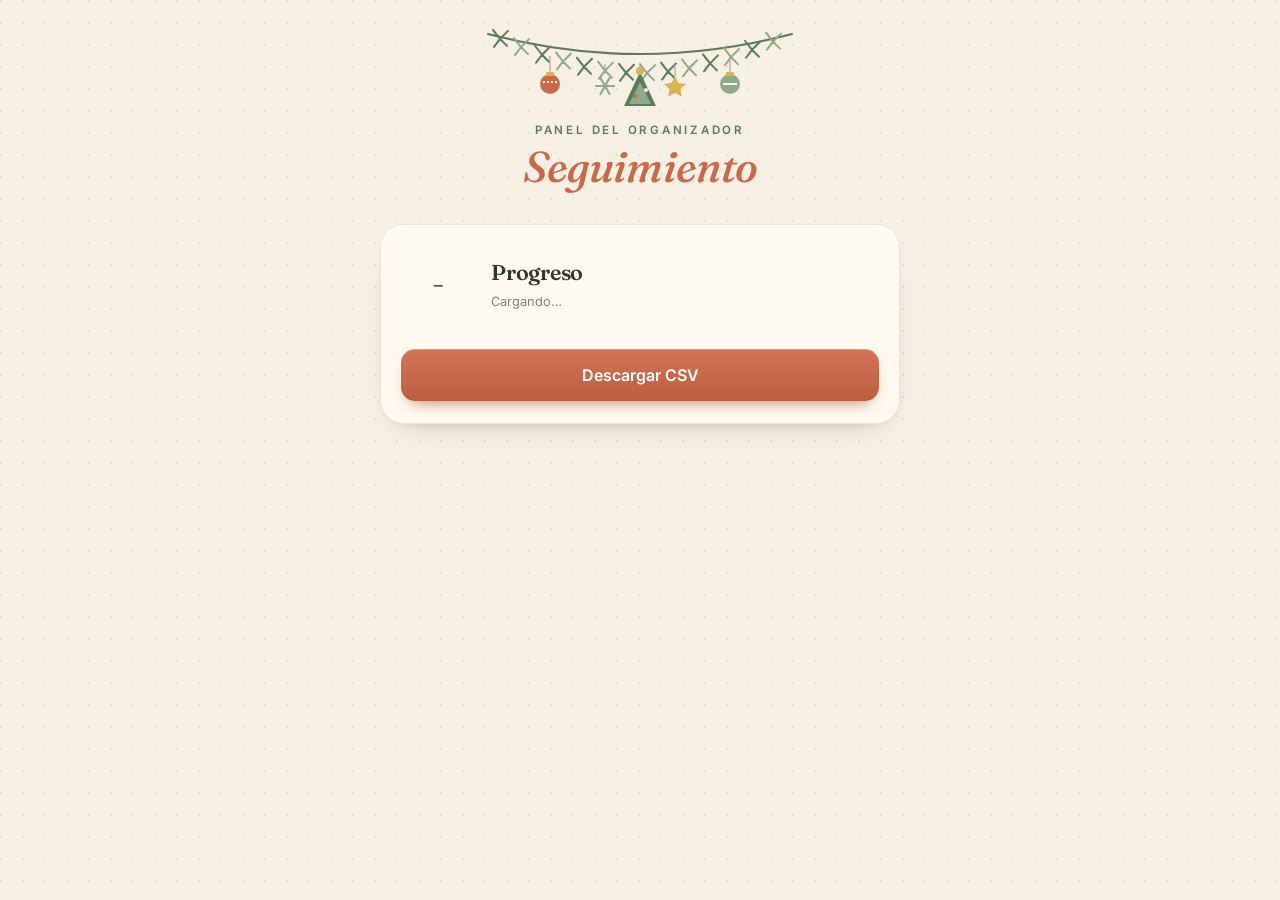
==== admin.html @ d46aa7b4 "Deploy Amigo Secreto" ====
<!doctype html><html lang="es"><head><meta charset="utf-8"><meta name="viewport" content="width=device-width,initial-scale=1"><title>Seguimiento</title><link rel="preconnect" href="https://fonts.googleapis.com"><link rel="preconnect" href="https://fonts.gstatic.com" crossorigin><link rel="stylesheet" href="style.css"></head><body><div class="wrap">
<header><div data-orn></div><p class="eyebrow">Panel del organizador</p><h1><em>Seguimiento</em></h1><p id=res></p></header><div class="card"><div class="stat"><div class="ring" id="ring"><b id="pct">–</b></div><div><h2 style="margin:0">Progreso</h2><p class="hint" style="margin:2px 0 0" id="res2">Cargando…</p></div></div><div class="rows" id="t"></div><a class="btn full" id="csv" style="text-align:center;text-decoration:none">Descargar CSV</a></div></div>
<script src="deco.js"></script>
<script>const tk=new URLSearchParams(location.search).get('token')||'';document.getElementById('csv').href='/api/admin/seguimiento.csv?token='+encodeURIComponent(tk);
fetch('/api/admin/seguimiento?token='+encodeURIComponent(tk)).then(r=>r.json()).then(r=>{if(!Array.isArray(r)){document.getElementById('res').textContent='Agrega ?token=… a la URL';return}
const y=r.filter(x=>x.subioDeseos).length;document.getElementById('res').textContent='Quién ya pidió su regalo';document.getElementById('res2').textContent=y+' de '+r.length+' ya subieron deseos';const pc=Math.round(100*y/r.length);document.getElementById('pct').textContent=pc+'%';document.getElementById('ring').style.background='conic-gradient(var(--salvia-o) '+pc+'%,var(--linea) 0)';
document.getElementById('t').innerHTML=r.map(x=>'<div class="row"><span class="av" style="background:'+avatarColor(x.nombre)+'">'+initials(x.nombre)+'</span><span class="nm">'+x.nombre+'</span><span class="ct">'+x.deseos+' 🎁</span><span class="pill '+(x.subioDeseos?'ok">Listo':x.soloPrecargados?'pi">Solo pista':'no">Pendiente')+'</span></div>').join('')})</script></body></html>
---- style.css ----
@import url('https://fonts.googleapis.com/css2?family=Fraunces:ital,opsz,wght@0,9..144,500;0,9..144,700;1,9..144,500&family=Inter:wght@400;500;600&display=swap');
:root{--crema:#f6f0e4;--papel:#fffaf1;--salvia:#8fa98a;--salvia-o:#5d7a5a;--terra:#c8694a;--oro:#d9b25a;--tinta:#33352f;--suave:#857f72;--linea:#e8dcc8;--serif:"Fraunces",Georgia,serif}
*{box-sizing:border-box}html{-webkit-tap-highlight-color:transparent}
body{margin:0;min-height:100vh;color:var(--tinta);font-family:"Inter",system-ui,sans-serif;line-height:1.5;background:var(--crema) radial-gradient(circle at 1px 1px,#e9dfcd 1px,transparent 1.5px) 0 0/22px 22px}
.snow{position:fixed;inset:0;pointer-events:none;overflow:hidden;z-index:0}
.snow i{position:absolute;top:-10px;border-radius:50%;background:#fff;box-shadow:0 0 2px #d8ccb4;animation:fall linear infinite}
@keyframes fall{to{transform:translate3d(30px,105vh,0)}}
@media (prefers-reduced-motion:reduce){.snow{display:none}}
.wrap{position:relative;z-index:1;max-width:560px;margin:0 auto;padding:8px 20px 64px}
header{text-align:center;padding:4px 0 10px}.orn{display:block;width:100%;max-width:320px;margin:0 auto -6px}
.eyebrow{font-size:.72rem;letter-spacing:.24em;text-transform:uppercase;color:var(--salvia-o);font-weight:600;margin:6px 0 0}
header h1{font-family:var(--serif);font-weight:700;font-size:2.7rem;line-height:1.05;margin:.12em 0 .15em;letter-spacing:-.015em;color:var(--tinta)}
header h1 em{font-style:italic;font-weight:500;color:var(--terra)}
header p{margin:0;color:var(--suave)}
.chips{display:flex;gap:8px;justify-content:center;flex-wrap:wrap;margin:18px 0 6px}
.chip{background:var(--papel);border:1px solid var(--linea);border-radius:99px;padding:7px 14px;font-size:.82rem;box-shadow:0 2px 8px -6px #9c8b6a}
.chip b{color:var(--terra)}
.card{position:relative;background:var(--papel);border-radius:24px;padding:22px 20px;margin:18px 0;border:1px solid #efe5d3;box-shadow:0 1px 0 #fff inset,0 14px 30px -18px rgba(93,72,40,.35),0 2px 6px -3px rgba(93,72,40,.12);animation:up .5s ease both}
@keyframes up{from{opacity:0;transform:translateY(10px)}}
h2{font-family:var(--serif);font-weight:600;font-size:1.35rem;margin:0 0 14px;letter-spacing:-.01em}
h2 .n{display:inline-grid;place-items:center;width:28px;height:28px;border-radius:50%;background:var(--terra);color:#fff;font:600 .85rem "Inter";margin-right:8px;vertical-align:3px}
.center{text-align:center}
.cd{display:grid;grid-template-columns:repeat(4,1fr);gap:8px;text-align:center}
.cd div{background:var(--crema);border-radius:16px;padding:12px 2px 9px;border:1px solid var(--linea)}
.cd b{display:block;font-family:var(--serif);font-size:2rem;line-height:1.1;color:var(--terra);font-variant-numeric:tabular-nums;font-weight:600}
.cd span{font-size:.64rem;color:var(--suave);text-transform:uppercase;letter-spacing:.12em}
.names{display:grid;grid-template-columns:repeat(3,1fr);gap:10px}
.names button{display:flex;flex-direction:column;align-items:center;gap:6px;padding:12px 4px 10px;border-radius:18px;border:1.5px solid var(--linea);background:#fff;font:inherit;font-size:.84rem;font-weight:500;color:var(--tinta);position:relative;cursor:pointer;transition:transform .15s,box-shadow .2s,border-color .2s}
.names button:active{transform:scale(.94)}
.av{display:grid;place-items:center;width:42px;height:42px;border-radius:50%;color:#fff;font-weight:600;font-size:.9rem;letter-spacing:.02em;box-shadow:0 0 0 3px #fff,0 3px 8px -3px rgba(0,0,0,.3)}
.names button.has::after{content:"✓";position:absolute;top:7px;right:8px;width:17px;height:17px;border-radius:50%;background:var(--salvia);color:#fff;font-size:.62rem;display:grid;place-items:center}
.names button.sel{border-color:var(--terra);background:#fdf1ea;box-shadow:0 8px 18px -10px var(--terra)}
.names button.sel .av{box-shadow:0 0 0 3px #fdf1ea,0 0 0 5px var(--terra)}
.ph{display:flex;align-items:center;gap:12px;margin-bottom:14px}.ph .av{width:52px;height:52px;font-size:1.1rem}.ph h2{margin:0}.ph small{color:var(--suave);font-size:.8rem}
label{font-size:.8rem;color:var(--suave);display:block;margin:14px 0 6px;font-weight:500}
textarea,input{width:100%;font:inherit;padding:13px 14px;border-radius:14px;border:1.5px solid var(--linea);background:#fff;color:var(--tinta);transition:border-color .2s,box-shadow .2s}
textarea:focus,input:focus{outline:none;border-color:var(--salvia);box-shadow:0 0 0 4px rgba(143,169,138,.2)}
.btn{display:inline-block;border:0;border-radius:14px;padding:14px 18px;font:inherit;font-weight:600;background:linear-gradient(180deg,#d27556,#bb5e40);color:#fff;cursor:pointer;box-shadow:0 8px 18px -10px #a24e33,inset 0 1px 0 rgba(255,255,255,.25);transition:transform .12s,filter .2s}
.btn:active{transform:scale(.97)}.btn:disabled{filter:grayscale(.6) opacity(.55);cursor:default}
.btn.sec{background:#fff;color:var(--salvia-o);border:1.5px solid var(--linea);box-shadow:none}.btn.full{width:100%;margin-top:12px}
.btn.min{padding:7px 12px;font-size:.78rem;font-weight:500;border-radius:10px}
.wish{background:#fff;border:1px solid var(--linea);border-radius:18px;padding:14px;margin-bottom:12px;display:flex;flex-direction:column;gap:10px;animation:up .35s ease both}
.wish .t{font-weight:500;font-size:.98rem;display:flex;gap:10px}.wish .t::before{content:"🎁";font-size:1.1rem}
.links{display:flex;flex-direction:column;gap:6px}
.lk{display:flex;align-items:center;gap:10px;padding:9px 11px;border-radius:12px;background:var(--crema);text-decoration:none;color:var(--tinta);border:1px solid var(--linea);transition:transform .12s}
.lk:active{transform:scale(.98)}.lk img{width:20px;height:20px;border-radius:5px;background:#fff;flex:none}
.lk span{flex:1;min-width:0;font-size:.85rem;font-weight:600;overflow:hidden;text-overflow:ellipsis;white-space:nowrap}.lk::after{content:"↗";color:var(--terra)}
.wish .acts{display:flex;gap:8px;justify-content:flex-end}
.empty{color:var(--suave);text-align:center;padding:18px 0;font-family:var(--serif);font-style:italic}
.hint{font-size:.8rem;color:var(--suave);margin:12px 0 0}.err{color:var(--terra);font-size:.85rem;min-height:1em;margin:8px 0 0}
.stat{display:flex;align-items:center;gap:16px;margin-bottom:16px}
.ring{width:74px;height:74px;border-radius:50%;display:grid;place-items:center;flex:none}
.ring b{display:grid;place-items:center;width:58px;height:58px;border-radius:50%;background:var(--papel);font-family:var(--serif);font-size:1.2rem}
.rows{display:flex;flex-direction:column;gap:8px}
.row{display:flex;align-items:center;gap:12px;padding:9px 10px;border-radius:14px;background:#fff;border:1px solid var(--linea)}.row .av{width:34px;height:34px;font-size:.75rem;box-shadow:none}
.row .nm{flex:1;font-weight:500}.row .ct{color:var(--suave);font-size:.8rem}
.pill{font-size:.72rem;font-weight:600;padding:4px 10px;border-radius:99px}.pill.ok{background:#e5eee2;color:var(--salvia-o)}.pill.no{background:#f8e3da;color:#a8513a}.pill.pi{background:#f6ecd2;color:#8a6a24}
footer{text-align:center;color:var(--suave);font-size:.8rem;margin-top:30px}footer a{color:var(--terra)}
.wheel{width:310px;height:310px;margin:6px auto 10px;position:relative;border-radius:50%;padding:10px;background:conic-gradient(from 0deg,var(--oro),#f1d899,var(--oro),#b8913f,var(--oro));box-shadow:0 18px 40px -18px rgba(93,72,40,.6)}
.wheel canvas{width:290px;height:290px;border-radius:50%;display:block;transition:transform 5s cubic-bezier(.17,.67,.12,1)}
.pin{position:absolute;top:-8px;left:50%;transform:translateX(-50%);width:0;height:0;border:13px solid transparent;border-top:24px solid var(--terra);z-index:2;filter:drop-shadow(0 3px 2px rgba(0,0,0,.25))}
.hub{position:absolute;inset:0;margin:auto;width:58px;height:58px;border-radius:50%;background:var(--papel);display:grid;place-items:center;font-size:1.6rem;box-shadow:0 3px 10px rgba(0,0,0,.2);z-index:2}
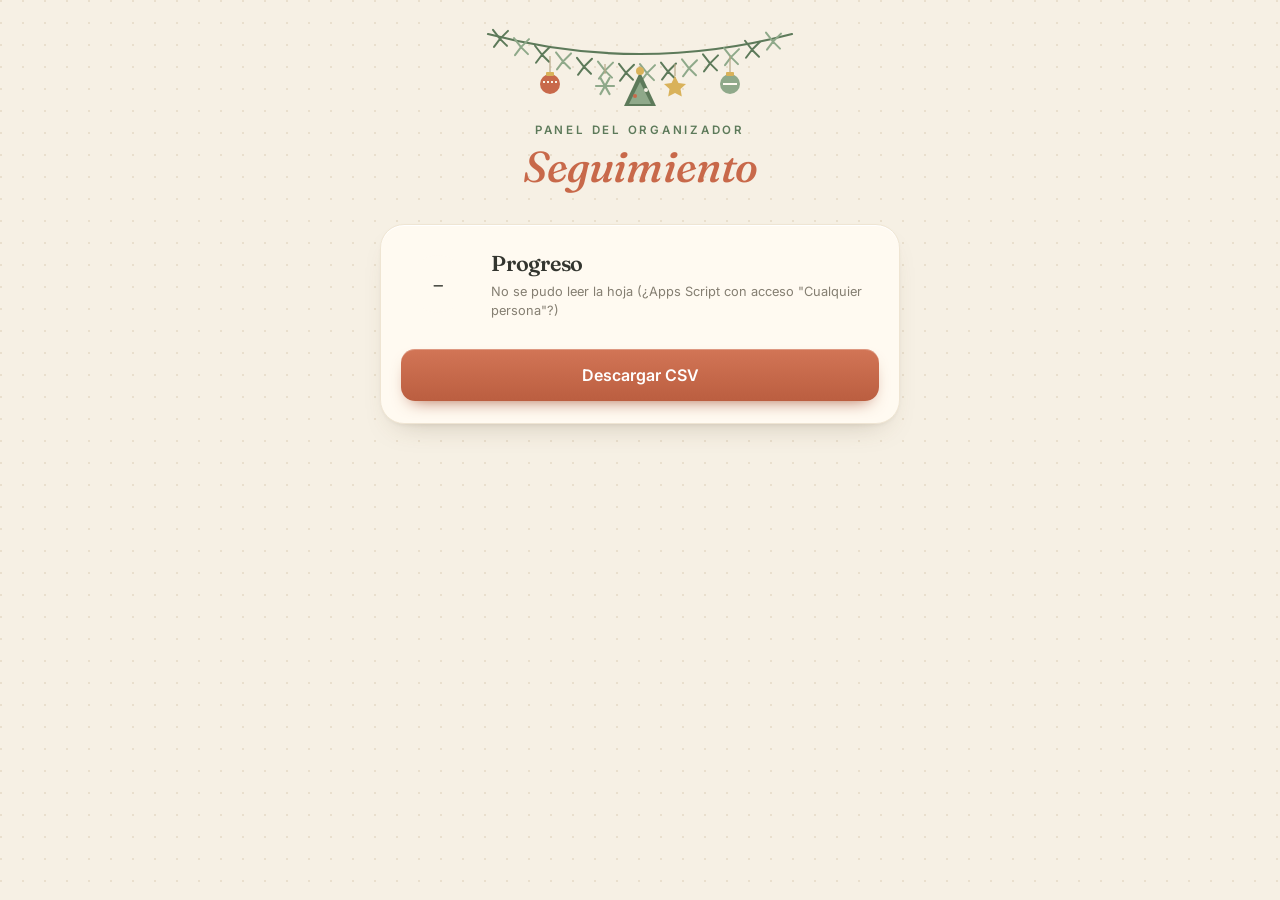
==== commit 2d39397c: "Conectar deseos al Apps Script; ruleta y admin estáticos con grupos familiares" ====
--- a/admin.html
+++ b/admin.html
@@ -1,7 +1,9 @@
 <!doctype html><html lang="es"><head><meta charset="utf-8"><meta name="viewport" content="width=device-width,initial-scale=1"><title>Seguimiento</title><link rel="preconnect" href="https://fonts.googleapis.com"><link rel="preconnect" href="https://fonts.gstatic.com" crossorigin><link rel="stylesheet" href="style.css"></head><body><div class="wrap">
 <header><div data-orn></div><p class="eyebrow">Panel del organizador</p><h1><em>Seguimiento</em></h1><p id=res></p></header><div class="card"><div class="stat"><div class="ring" id="ring"><b id="pct">–</b></div><div><h2 style="margin:0">Progreso</h2><p class="hint" style="margin:2px 0 0" id="res2">Cargando…</p></div></div><div class="rows" id="t"></div><a class="btn full" id="csv" style="text-align:center;text-decoration:none">Descargar CSV</a></div></div>
 <script src="deco.js"></script>
-<script>const tk=new URLSearchParams(location.search).get('token')||'';document.getElementById('csv').href='/api/admin/seguimiento.csv?token='+encodeURIComponent(tk);
-fetch('/api/admin/seguimiento?token='+encodeURIComponent(tk)).then(r=>r.json()).then(r=>{if(!Array.isArray(r)){document.getElementById('res').textContent='Agrega ?token=… a la URL';return}
-const y=r.filter(x=>x.subioDeseos).length;document.getElementById('res').textContent='Quién ya pidió su regalo';document.getElementById('res2').textContent=y+' de '+r.length+' ya subieron deseos';const pc=Math.round(100*y/r.length);document.getElementById('pct').textContent=pc+'%';document.getElementById('ring').style.background='conic-gradient(var(--salvia-o) '+pc+'%,var(--linea) 0)';
-document.getElementById('t').innerHTML=r.map(x=>'<div class="row"><span class="av" style="background:'+avatarColor(x.nombre)+'">'+initials(x.nombre)+'</span><span class="nm">'+x.nombre+'</span><span class="ct">'+x.deseos+' 🎁</span><span class="pill '+(x.subioDeseos?'ok">Listo':x.soloPrecargados?'pi">Solo pista':'no">Pendiente')+'</span></div>').join('')})</script></body></html>
+<script>const P=["Hilda", "Elio", "Jenny", "Claudia", "Leonor", "Nancy", "William", "Juanda", "Diana", "Santi", "Moni", "Willi", "Naty", "Juan Pa", "Leonardo", "Pilar", "Liliana", "Juancho", "Juanse", "María", "July", "Andrew"],U='https://script.google.com/macros/s/AKfycbwHOja_hFOcAJs7QagSRZAcVKCdVQAptQFM3ZRPn9Vvqi1uO5xyrM1gqcVySaTfZzTb/exec',$=i=>document.getElementById(i);
+fetch(U+'?t='+Date.now()).then(r=>r.json()).then(all=>{if(!Array.isArray(all))throw 0;const r=P.map(n=>{const k=all.filter(w=>w.persona===n).length;return{nombre:n,deseos:k}});
+const y=r.filter(x=>x.deseos).length;$('res').textContent='Quién ya pidió su regalo';$('res2').textContent=y+' de '+r.length+' ya subieron deseos';const pc=Math.round(100*y/r.length);$('pct').textContent=pc+'%';$('ring').style.background='conic-gradient(var(--salvia-o) '+pc+'%,var(--linea) 0)';
+$('t').innerHTML=r.map(x=>'<div class="row"><span class="av" style="background:'+avatarColor(x.nombre)+'">'+initials(x.nombre)+'</span><span class="nm">'+x.nombre+'</span><span class="ct">'+x.deseos+' 🎁</span><span class="pill '+(x.deseos?'ok">Listo':'no">Pendiente')+'</span></div>').join('');
+const q=s=>'"'+String(s??'').replace(/"/g,'""')+'"';$('csv').href=URL.createObjectURL(new Blob(['\ufeffpersona,deseo,url,timestamp\n'+all.map(w=>[w.persona,w.deseo,w.url,w.timestamp].map(q).join(',')).join('\n')],{type:'text/csv'}));$('csv').download='deseos.csv'})
+.catch(()=>{$('res2').textContent='No se pudo leer la hoja (¿Apps Script con acceso "Cualquier persona"?)'})</script></body></html>
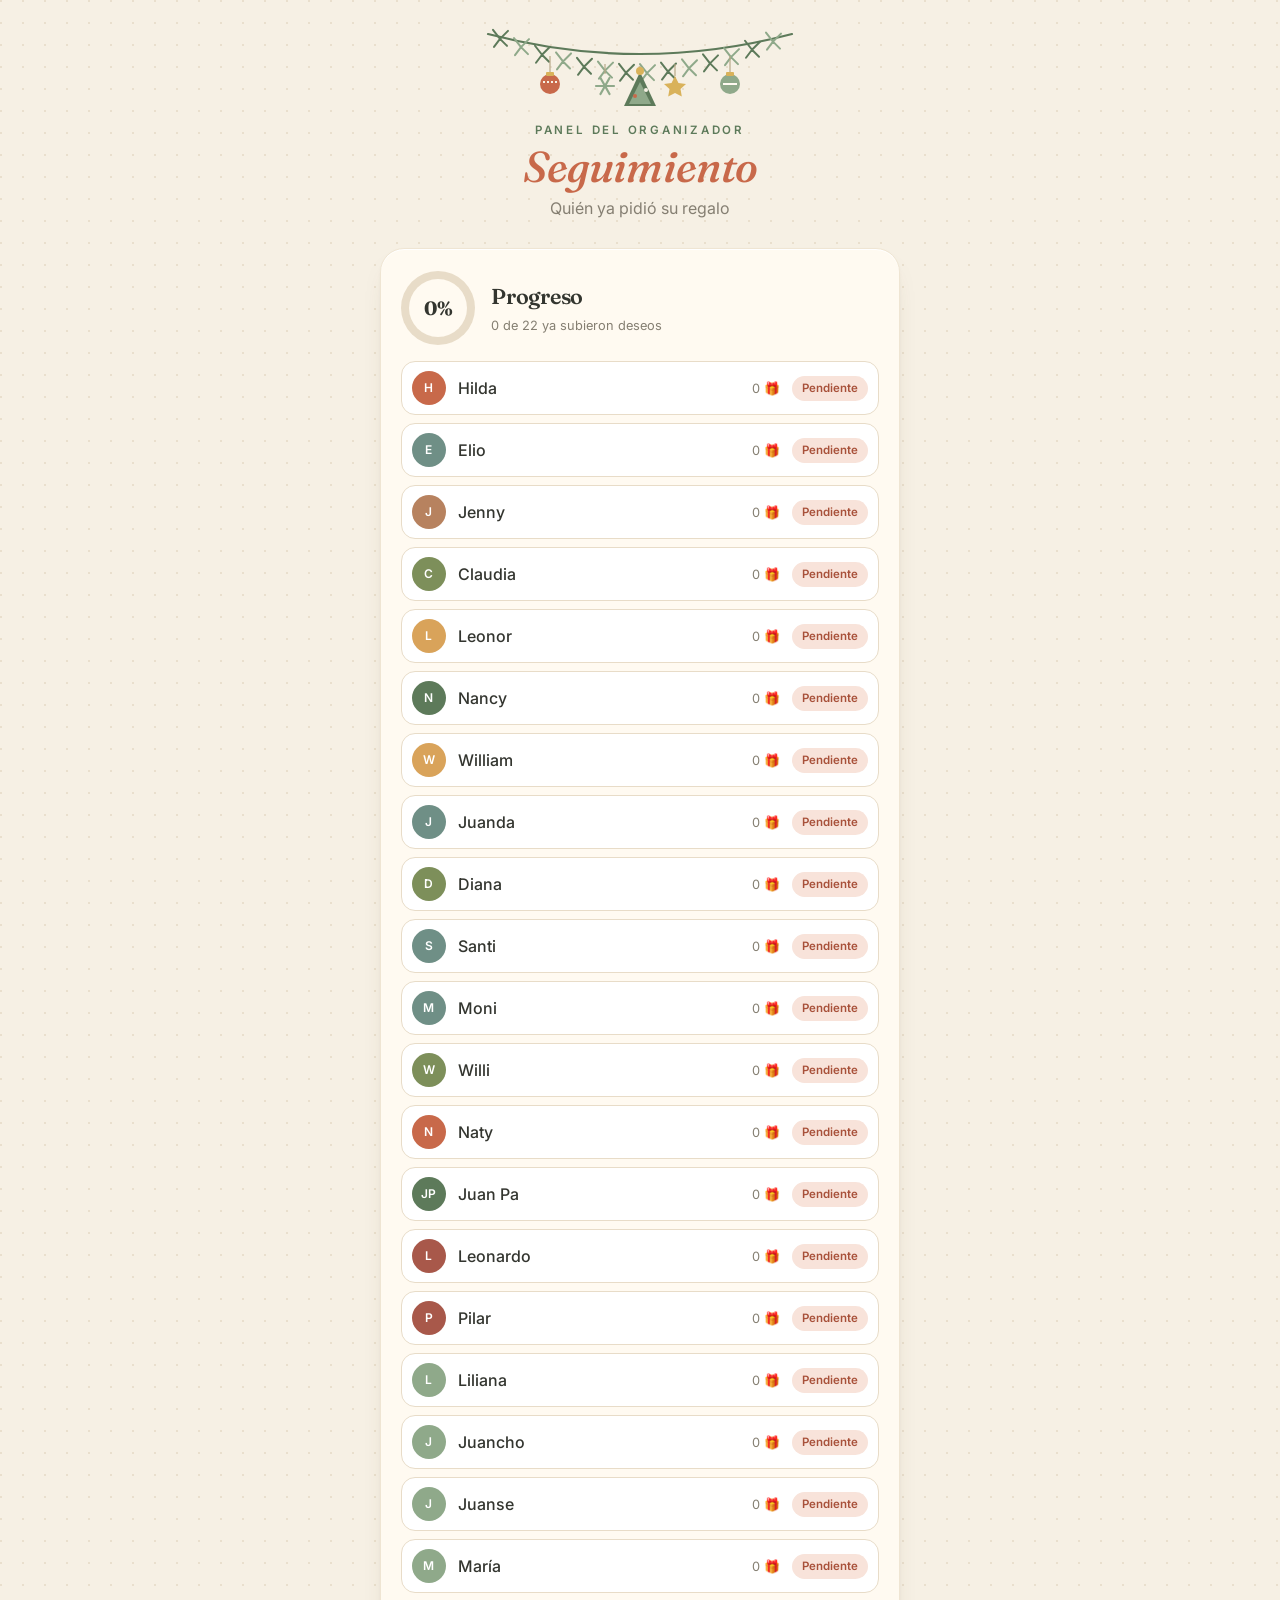
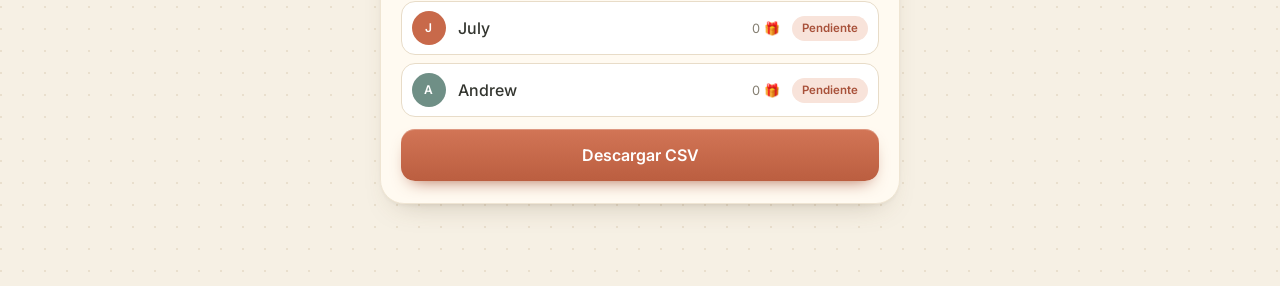
==== commit 8ce3bdc7: "Guardar deseos en textdb.dev (sin cuenta), una clave por persona; quitar Apps Script Co-Authored-By:" ====
--- a/admin.html
+++ b/admin.html
@@ -1,9 +1,9 @@
 <!doctype html><html lang="es"><head><meta charset="utf-8"><meta name="viewport" content="width=device-width,initial-scale=1"><title>Seguimiento</title><link rel="preconnect" href="https://fonts.googleapis.com"><link rel="preconnect" href="https://fonts.gstatic.com" crossorigin><link rel="stylesheet" href="style.css"></head><body><div class="wrap">
 <header><div data-orn></div><p class="eyebrow">Panel del organizador</p><h1><em>Seguimiento</em></h1><p id=res></p></header><div class="card"><div class="stat"><div class="ring" id="ring"><b id="pct">–</b></div><div><h2 style="margin:0">Progreso</h2><p class="hint" style="margin:2px 0 0" id="res2">Cargando…</p></div></div><div class="rows" id="t"></div><a class="btn full" id="csv" style="text-align:center;text-decoration:none">Descargar CSV</a></div></div>
-<script src="deco.js"></script>
-<script>const P=["Hilda", "Elio", "Jenny", "Claudia", "Leonor", "Nancy", "William", "Juanda", "Diana", "Santi", "Moni", "Willi", "Naty", "Juan Pa", "Leonardo", "Pilar", "Liliana", "Juancho", "Juanse", "María", "July", "Andrew"],U='https://script.google.com/macros/s/AKfycbwHOja_hFOcAJs7QagSRZAcVKCdVQAptQFM3ZRPn9Vvqi1uO5xyrM1gqcVySaTfZzTb/exec',$=i=>document.getElementById(i);
-fetch(U+'?t='+Date.now()).then(r=>r.json()).then(all=>{if(!Array.isArray(all))throw 0;const r=P.map(n=>{const k=all.filter(w=>w.persona===n).length;return{nombre:n,deseos:k}});
+<script src="deco.js"></script><script src="store.js"></script>
+<script>const P=["Hilda", "Elio", "Jenny", "Claudia", "Leonor", "Nancy", "William", "Juanda", "Diana", "Santi", "Moni", "Willi", "Naty", "Juan Pa", "Leonardo", "Pilar", "Liliana", "Juancho", "Juanse", "María", "July", "Andrew"],$=i=>document.getElementById(i);
+kvAll(P).then(all=>{if(!Array.isArray(all))throw 0;const r=P.map(n=>{const k=all.filter(w=>w.persona===n).length;return{nombre:n,deseos:k}});
 const y=r.filter(x=>x.deseos).length;$('res').textContent='Quién ya pidió su regalo';$('res2').textContent=y+' de '+r.length+' ya subieron deseos';const pc=Math.round(100*y/r.length);$('pct').textContent=pc+'%';$('ring').style.background='conic-gradient(var(--salvia-o) '+pc+'%,var(--linea) 0)';
 $('t').innerHTML=r.map(x=>'<div class="row"><span class="av" style="background:'+avatarColor(x.nombre)+'">'+initials(x.nombre)+'</span><span class="nm">'+x.nombre+'</span><span class="ct">'+x.deseos+' 🎁</span><span class="pill '+(x.deseos?'ok">Listo':'no">Pendiente')+'</span></div>').join('');
 const q=s=>'"'+String(s??'').replace(/"/g,'""')+'"';$('csv').href=URL.createObjectURL(new Blob(['\ufeffpersona,deseo,url,timestamp\n'+all.map(w=>[w.persona,w.deseo,w.url,w.timestamp].map(q).join(',')).join('\n')],{type:'text/csv'}));$('csv').download='deseos.csv'})
-.catch(()=>{$('res2').textContent='No se pudo leer la hoja (¿Apps Script con acceso "Cualquier persona"?)'})</script></body></html>
+.catch(()=>{$('res2').textContent='No se pudo leer la lista, intenta de nuevo en un momento'})</script></body></html>
--- a/style.css
+++ b/style.css
@@ -60,3 +60,7 @@
 .wheel canvas{width:290px;height:290px;border-radius:50%;display:block;transition:transform 5s cubic-bezier(.17,.67,.12,1)}
 .pin{position:absolute;top:-8px;left:50%;transform:translateX(-50%);width:0;height:0;border:13px solid transparent;border-top:24px solid var(--terra);z-index:2;filter:drop-shadow(0 3px 2px rgba(0,0,0,.25))}
 .hub{position:absolute;inset:0;margin:auto;width:58px;height:58px;border-radius:50%;background:var(--papel);display:grid;place-items:center;font-size:1.6rem;box-shadow:0 3px 10px rgba(0,0,0,.2);z-index:2}
+.limit{background:#f6efe1;border:1px solid var(--linea);border-radius:14px;padding:10px 14px;text-align:center;font-size:.95rem;margin:4px 0 10px}.limit b{color:#c8694a}
+.wish .on{font-size:.72rem;letter-spacing:.12em;text-transform:uppercase;color:var(--salvia);font-weight:600}
+.wish.ghost{background:transparent;border-style:dashed;opacity:.7}.wish.ghost .t::before{content:"＋"}
+input.u{margin-bottom:8px}
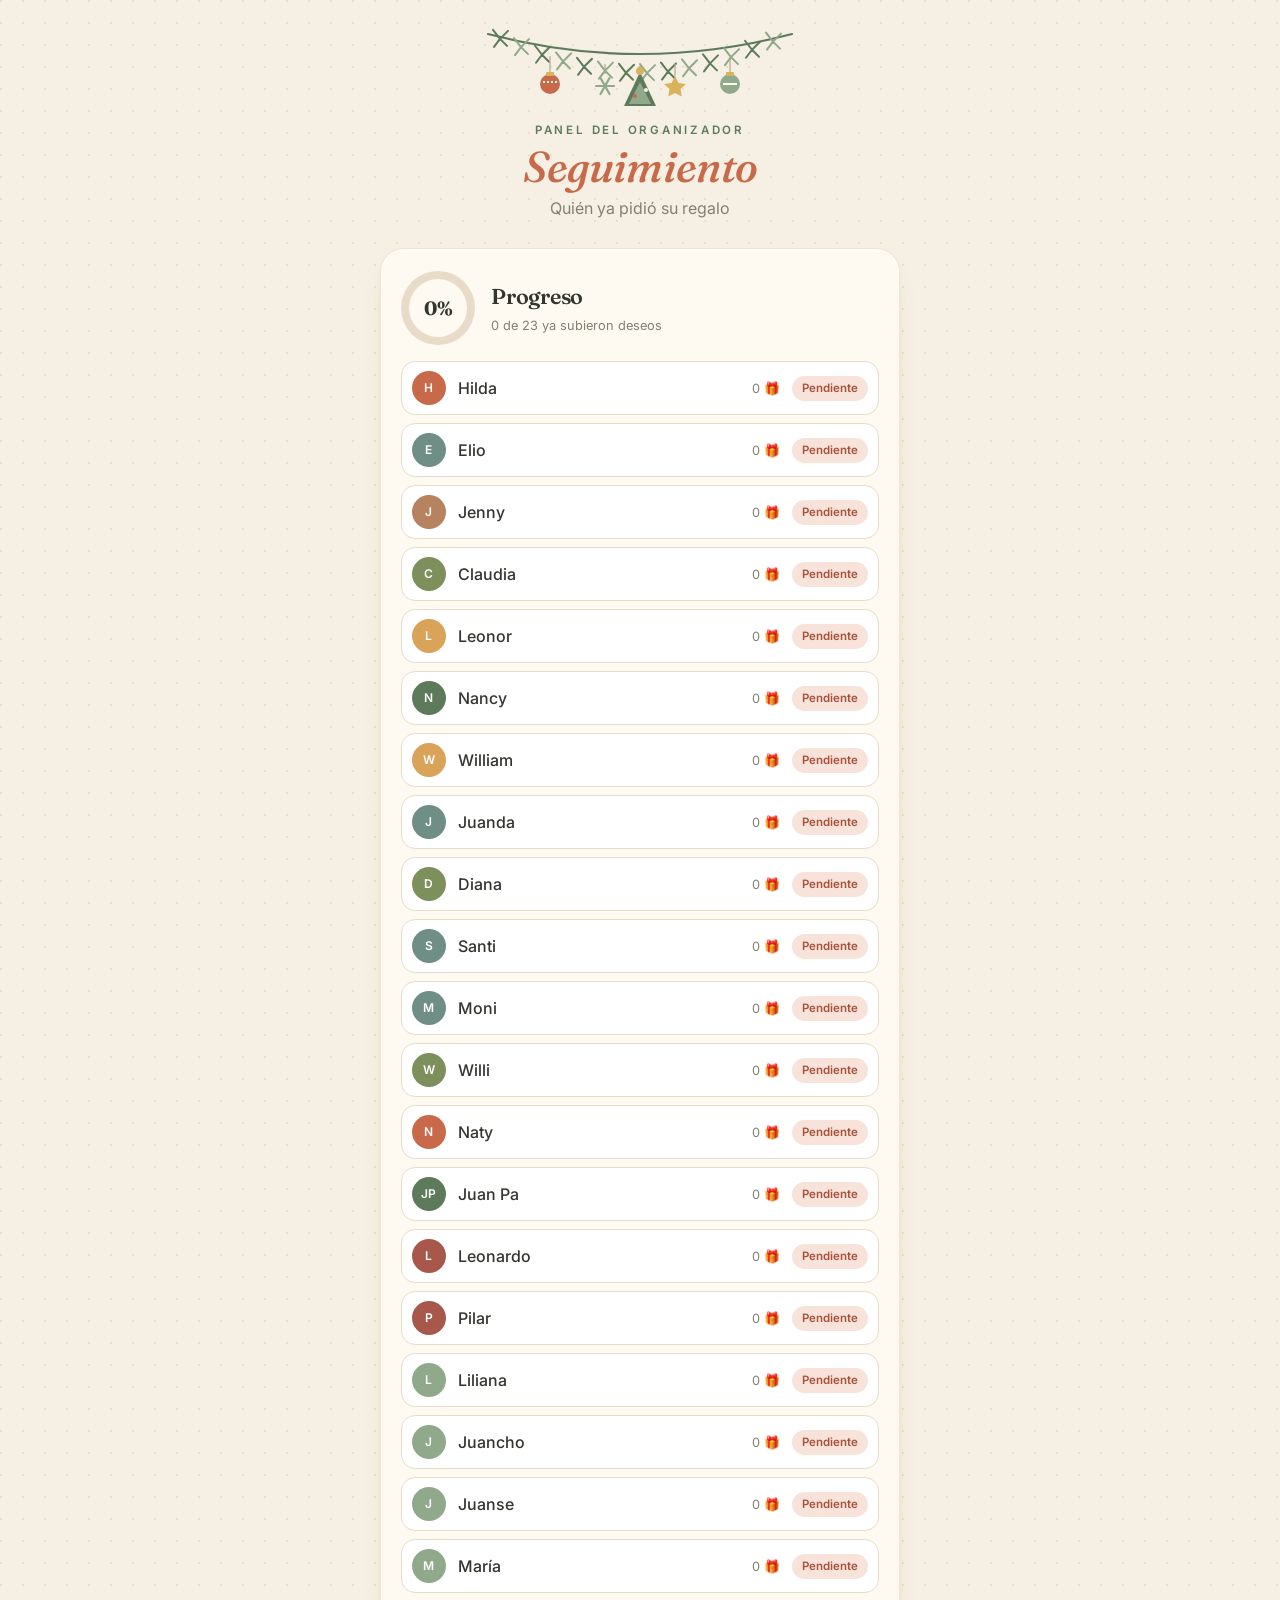
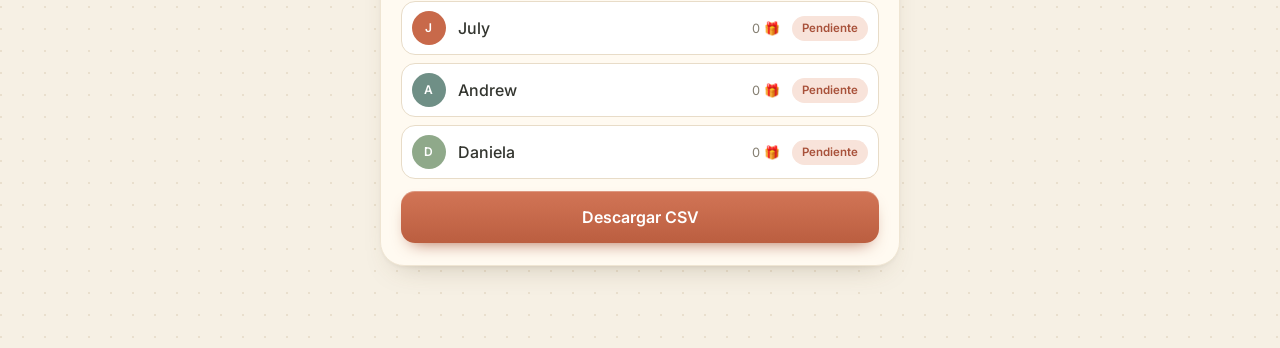
==== commit aa50fdfb: "Daniela en familia Nancy, inscripción hasta 30 nov, ruleta desde 26 nov, re-sorteo tardío Co-Authore" ====
--- a/admin.html
+++ b/admin.html
@@ -1,8 +1,8 @@
 <!doctype html><html lang="es"><head><meta charset="utf-8"><meta name="viewport" content="width=device-width,initial-scale=1"><title>Seguimiento</title><link rel="preconnect" href="https://fonts.googleapis.com"><link rel="preconnect" href="https://fonts.gstatic.com" crossorigin><link rel="stylesheet" href="style.css"></head><body><div class="wrap">
 <header><div data-orn></div><p class="eyebrow">Panel del organizador</p><h1><em>Seguimiento</em></h1><p id=res></p></header><div class="card"><div class="stat"><div class="ring" id="ring"><b id="pct">–</b></div><div><h2 style="margin:0">Progreso</h2><p class="hint" style="margin:2px 0 0" id="res2">Cargando…</p></div></div><div class="rows" id="t"></div><a class="btn full" id="csv" style="text-align:center;text-decoration:none">Descargar CSV</a></div></div>
 <script src="deco.js"></script><script src="store.js"></script>
-<script>const P=["Hilda", "Elio", "Jenny", "Claudia", "Leonor", "Nancy", "William", "Juanda", "Diana", "Santi", "Moni", "Willi", "Naty", "Juan Pa", "Leonardo", "Pilar", "Liliana", "Juancho", "Juanse", "María", "July", "Andrew"],$=i=>document.getElementById(i);
-kvAll(P).then(all=>{if(!Array.isArray(all))throw 0;const r=P.map(n=>{const k=all.filter(w=>w.persona===n).length;return{nombre:n,deseos:k}});
+<script>const P=["Hilda", "Elio", "Jenny", "Claudia", "Leonor", "Nancy", "William", "Juanda", "Diana", "Santi", "Moni", "Willi", "Naty", "Juan Pa", "Leonardo", "Pilar", "Liliana", "Juancho", "Juanse", "María", "July", "Andrew", "Daniela"],$=i=>document.getElementById(i);
+kvAll(P).then(all=>{if(!Array.isArray(all))throw 0;const r=P.map(n=>{const m=all.filter(w=>w.persona===n),k=m.filter(w=>w.deseo.trim()).length?Math.max(1,m.map(w=>w.deseo).join('\n').split('\n').filter(t=>t.trim()).length):0;return{nombre:n,deseos:k}});
 const y=r.filter(x=>x.deseos).length;$('res').textContent='Quién ya pidió su regalo';$('res2').textContent=y+' de '+r.length+' ya subieron deseos';const pc=Math.round(100*y/r.length);$('pct').textContent=pc+'%';$('ring').style.background='conic-gradient(var(--salvia-o) '+pc+'%,var(--linea) 0)';
 $('t').innerHTML=r.map(x=>'<div class="row"><span class="av" style="background:'+avatarColor(x.nombre)+'">'+initials(x.nombre)+'</span><span class="nm">'+x.nombre+'</span><span class="ct">'+x.deseos+' 🎁</span><span class="pill '+(x.deseos?'ok">Listo':'no">Pendiente')+'</span></div>').join('');
 const q=s=>'"'+String(s??'').replace(/"/g,'""')+'"';$('csv').href=URL.createObjectURL(new Blob(['\ufeffpersona,deseo,url,timestamp\n'+all.map(w=>[w.persona,w.deseo,w.url,w.timestamp].map(q).join(',')).join('\n')],{type:'text/csv'}));$('csv').download='deseos.csv'})
--- a/style.css
+++ b/style.css
@@ -64,3 +64,31 @@
 .wish .on{font-size:.72rem;letter-spacing:.12em;text-transform:uppercase;color:var(--salvia);font-weight:600}
 .wish.ghost{background:transparent;border-style:dashed;opacity:.7}.wish.ghost .t::before{content:"＋"}
 input.u{margin-bottom:8px}
+
+.gift{background:var(--papel);border:1px solid var(--linea);border-radius:20px;padding:14px 14px 12px;margin-bottom:12px;display:flex;flex-direction:column;gap:8px;box-shadow:0 6px 18px -14px #7a5a3a;transition:border-color .25s,box-shadow .25s;animation:up .35s ease both}
+.gift:focus-within{border-color:var(--terra);box-shadow:0 10px 24px -16px #a24e33}
+.gift.ok{border-color:#cfdcc9}
+.gh{display:flex;justify-content:space-between;align-items:center}
+.gl{font-family:var(--serif);font-style:italic;font-size:.95rem;color:var(--terra)}
+.ck{width:22px;height:22px;border-radius:50%;display:grid;place-items:center;font-size:.75rem;color:#fff;background:var(--salvia-o);transform:scale(0);transition:transform .25s cubic-bezier(.3,1.6,.5,1)}
+.gift.ok .ck{transform:scale(1)}
+.gift textarea,.gift input{width:100%;box-sizing:border-box;border:0;background:transparent;font:inherit;color:var(--tinta);outline:none;resize:none}
+.gd{font-size:1rem;font-weight:500;padding:2px 0}
+.gu{display:flex;flex-direction:column;gap:6px}
+.gk{font-size:.85rem!important;background:#fff!important;border:1px solid var(--linea)!important;border-radius:12px;padding:9px 12px}
+.gk:focus{border-color:var(--salvia)!important}
+.add{align-self:flex-start;border:0;background:none;color:var(--salvia-o);font:inherit;font-size:.8rem;font-weight:600;padding:2px 0;cursor:pointer}
+.saved{text-align:center;font-size:.8rem;color:var(--salvia-o);min-height:1.2em;margin:4px 0 0;opacity:0;transition:opacity .3s}.saved.on{opacity:1}.saved.bad{color:var(--terra)}
+.wl,.wlinks{background:var(--papel);border:1px solid var(--linea);border-radius:20px;padding:16px;margin-bottom:12px;display:flex;flex-direction:column;gap:10px;box-shadow:0 6px 18px -14px #7a5a3a;animation:up .35s ease both;transition:border-color .25s,box-shadow .25s}
+.wl:focus-within,.wlinks:focus-within{border-color:var(--terra);box-shadow:0 10px 24px -16px #a24e33}
+.wl.ok{border-color:#cfdcc9}
+.wlab{display:flex;align-items:center;gap:8px;font-weight:600;font-size:.95rem;color:var(--tinta)}
+.wl .ck{margin-left:auto;width:22px;height:22px;border-radius:50%;background:var(--salvia-o);color:#fff;display:grid;place-items:center;font-size:.75rem;transform:scale(0);transition:transform .25s}
+.wl.ok .ck{transform:scale(1)}
+#wtxt{min-height:170px;resize:vertical;box-sizing:border-box;font-size:16px;line-height:28px;padding:12px 14px 12px;background:#fff repeating-linear-gradient(to bottom,transparent 0,transparent 27px,#efe6d6 27px,#efe6d6 28px);background-size:100% 28px;background-position:0 12px;background-attachment:local}
+.wl .hint{margin:0}
+.wlinks .gu{display:flex;flex-direction:column;gap:8px}
+.lrow{position:relative}.lrow .lic{position:absolute;left:11px;top:50%;transform:translateY(-50%);font-size:.85rem;opacity:.7}
+.lrow .gk{padding-left:34px!important;width:100%;box-sizing:border-box}
+.cnt{margin:4px 2px 0;text-align:right;font-size:12px;opacity:.6}
+.lerr{margin:2px 0 8px 34px;font-size:12.5px;color:#b3412a}
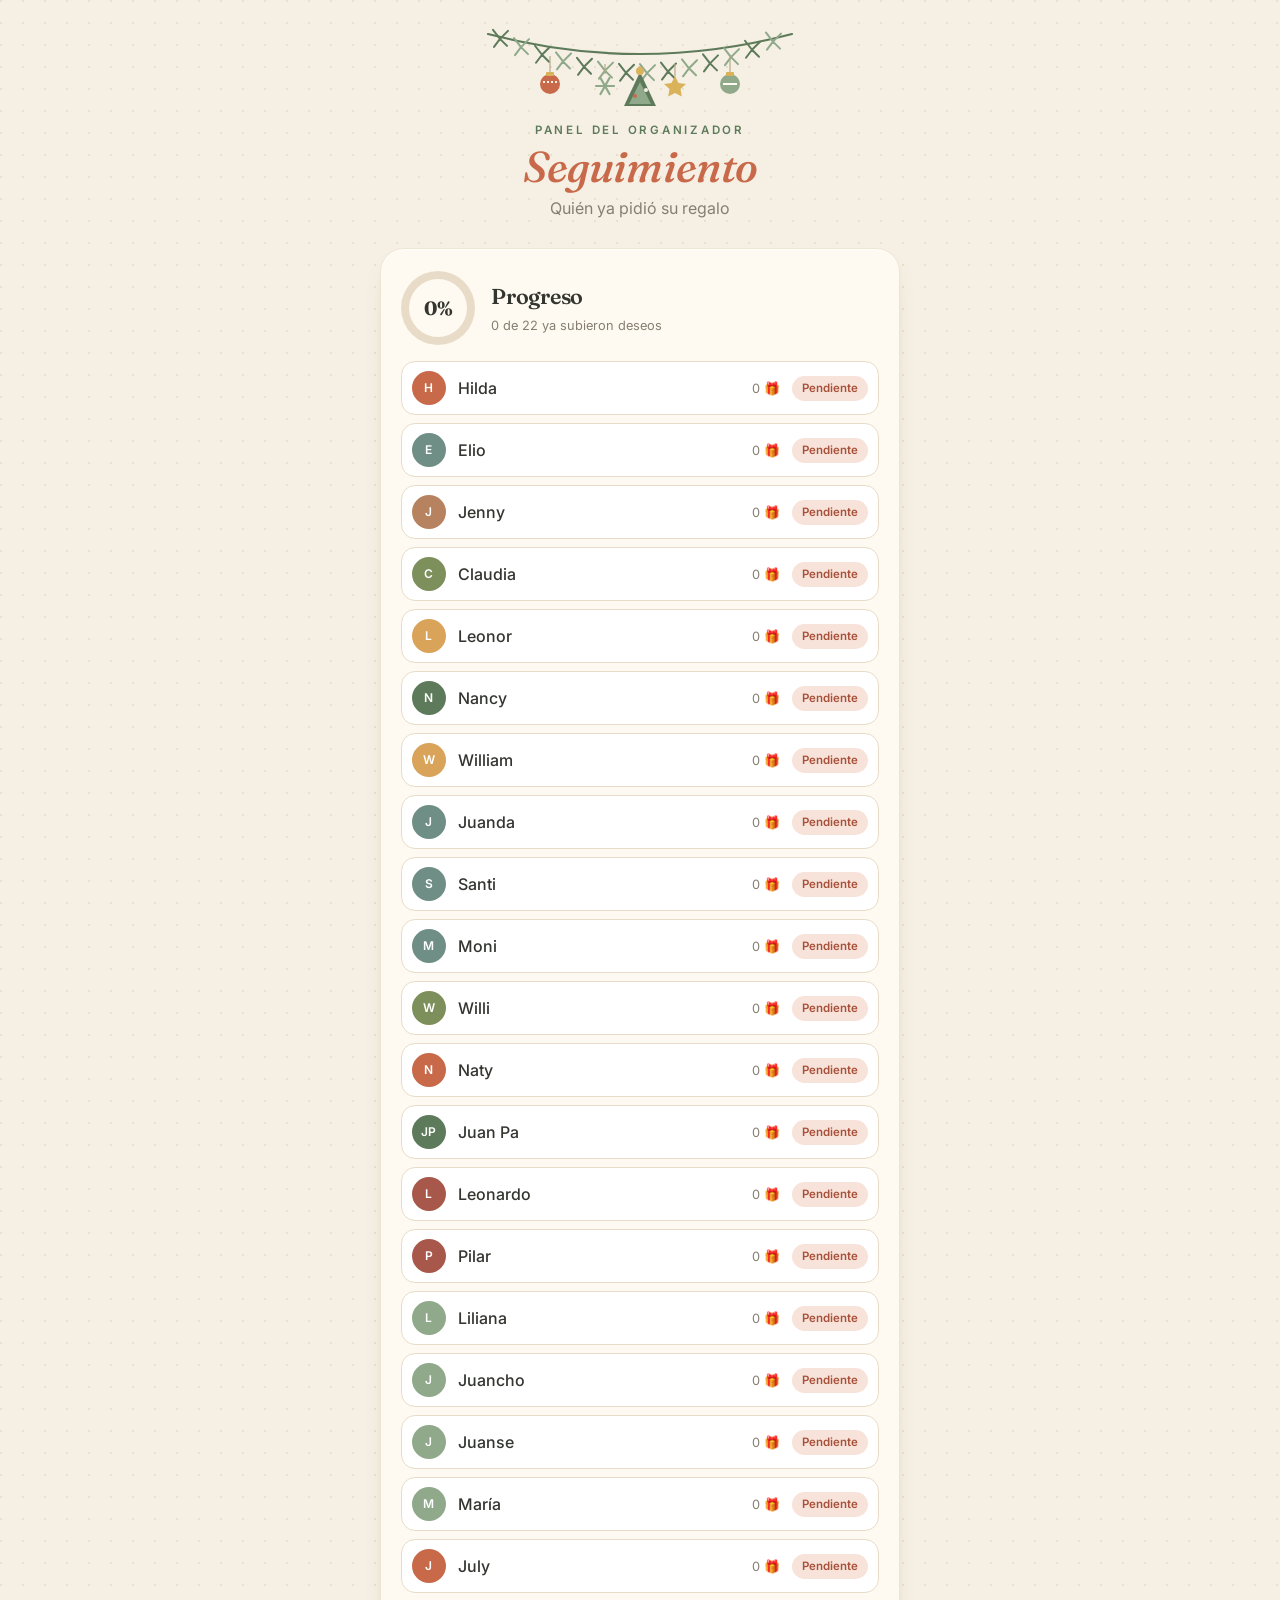
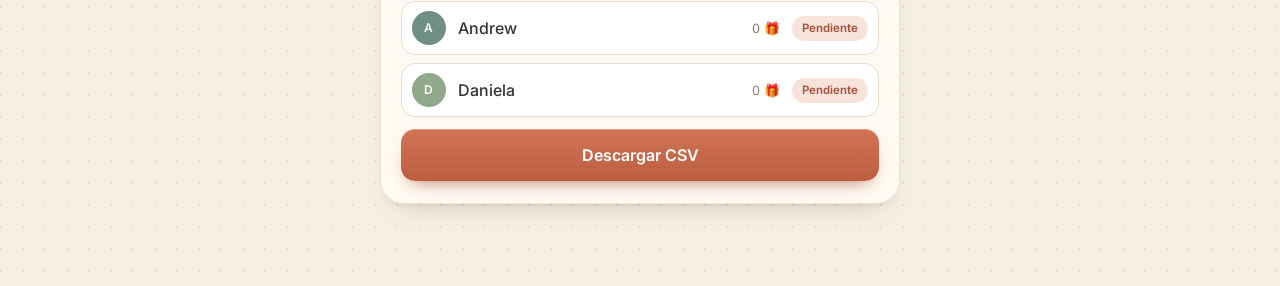
==== commit cdb0ff1c: "Quitar a Diana (no participa); re-sorteo tardío conservando giros hechos Co-Authored-By: Claude Opus" ====
--- a/admin.html
+++ b/admin.html
@@ -1,7 +1,7 @@
 <!doctype html><html lang="es"><head><meta charset="utf-8"><meta name="viewport" content="width=device-width,initial-scale=1"><title>Seguimiento</title><link rel="preconnect" href="https://fonts.googleapis.com"><link rel="preconnect" href="https://fonts.gstatic.com" crossorigin><link rel="stylesheet" href="style.css"></head><body><div class="wrap">
 <header><div data-orn></div><p class="eyebrow">Panel del organizador</p><h1><em>Seguimiento</em></h1><p id=res></p></header><div class="card"><div class="stat"><div class="ring" id="ring"><b id="pct">–</b></div><div><h2 style="margin:0">Progreso</h2><p class="hint" style="margin:2px 0 0" id="res2">Cargando…</p></div></div><div class="rows" id="t"></div><a class="btn full" id="csv" style="text-align:center;text-decoration:none">Descargar CSV</a></div></div>
 <script src="deco.js"></script><script src="store.js"></script>
-<script>const P=["Hilda", "Elio", "Jenny", "Claudia", "Leonor", "Nancy", "William", "Juanda", "Diana", "Santi", "Moni", "Willi", "Naty", "Juan Pa", "Leonardo", "Pilar", "Liliana", "Juancho", "Juanse", "María", "July", "Andrew", "Daniela"],$=i=>document.getElementById(i);
+<script>const P=["Hilda", "Elio", "Jenny", "Claudia", "Leonor", "Nancy", "William", "Juanda", "Santi", "Moni", "Willi", "Naty", "Juan Pa", "Leonardo", "Pilar", "Liliana", "Juancho", "Juanse", "María", "July", "Andrew", "Daniela"],$=i=>document.getElementById(i);
 kvAll(P).then(all=>{if(!Array.isArray(all))throw 0;const r=P.map(n=>{const m=all.filter(w=>w.persona===n),k=m.filter(w=>w.deseo.trim()).length?Math.max(1,m.map(w=>w.deseo).join('\n').split('\n').filter(t=>t.trim()).length):0;return{nombre:n,deseos:k}});
 const y=r.filter(x=>x.deseos).length;$('res').textContent='Quién ya pidió su regalo';$('res2').textContent=y+' de '+r.length+' ya subieron deseos';const pc=Math.round(100*y/r.length);$('pct').textContent=pc+'%';$('ring').style.background='conic-gradient(var(--salvia-o) '+pc+'%,var(--linea) 0)';
 $('t').innerHTML=r.map(x=>'<div class="row"><span class="av" style="background:'+avatarColor(x.nombre)+'">'+initials(x.nombre)+'</span><span class="nm">'+x.nombre+'</span><span class="ct">'+x.deseos+' 🎁</span><span class="pill '+(x.deseos?'ok">Listo':'no">Pendiente')+'</span></div>').join('');
